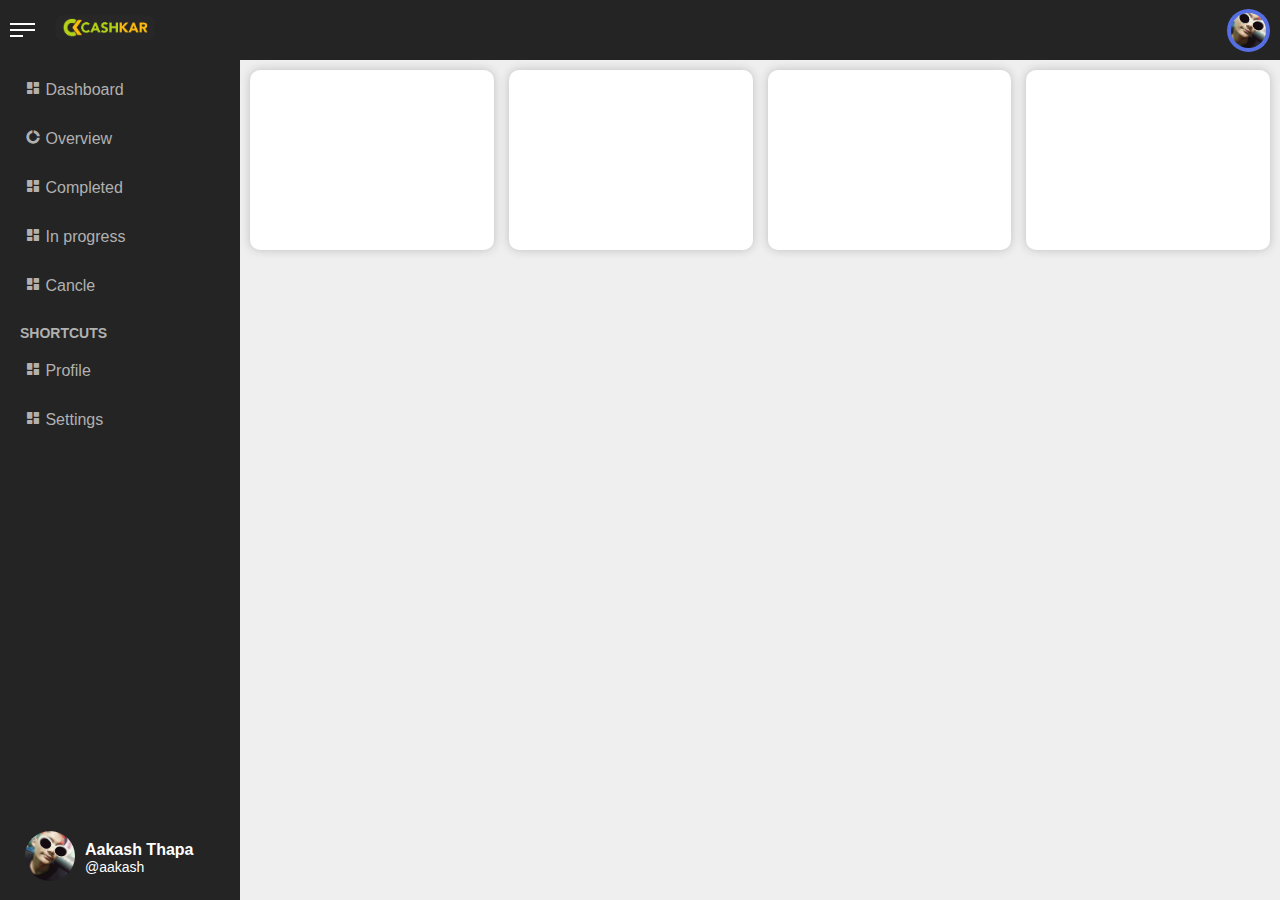
==== dashboard.html @ 7f49fd62 "Some Change mage" ====
<!DOCTYPE html>
<html lang="en">

<head>
    <meta charset="UTF-8">
    <meta http-equiv="X-UA-Compatible" content="IE=edge">
    <meta name="viewport" content="width=device-width, initial-scale=1.0">
    <title>Cashkar dashboard</title>
    <link rel="stylesheet" href="./src/css/main.css">
    <link rel="stylesheet" href="https://cdnjs.cloudflare.com/ajax/libs/font-awesome/5.15.3/css/all.min.css"
        integrity="sha512-iBBXm8fW90+nuLcSKlbmrPcLa0OT92xO1BIsZ+ywDWZCvqsWgccV3gFoRBv0z+8dLJgyAHIhR35VZc2oM/gI1w=="
        crossorigin="anonymous" referrerpolicy="no-referrer" />
    <link href='https://unpkg.com/boxicons@2.0.9/css/boxicons.min.css' rel='stylesheet'>
    <!-- Jquery -->
    <script src="https://code.jquery.com/jquery-3.6.0.min.js"
        integrity="sha256-/xUj+3OJU5yExlq6GSYGSHk7tPXikynS7ogEvDej/m4=" crossorigin="anonymous"></script>
    </body>
    <nav id="dashboard_nav">
        <div class="wrapper">
            <div class="nav-box first">
                <div class="hamburger-menu">
                    <div></div>
                    <div></div>
                    <div></div>
                </div>
                <div class="logo">
                    <img src="./src/img/logo.png" alt="">
                </div>
            </div>
            <div class="nav_items second">
                <div class="profile-info">
                    <div class="profile-img">
                        <img src="./src/img/152566011_1064560074027554_4585919329927172547_n.jpg" alt="">
                    </div>
                </div>
                <div class="nav-drop">
                    <ul class="wrapper">
                        <li><a href="#">Profile</a></li>
                        <li><a href="#">Settings</a></li>

                        <li><a href="#">Logout <span><i class='bx bx-log-out'></i></span></a></li>
                    </ul>
                </div>

            </div>
        </div>

    </nav>
    <div class="side_nav">
        <div class="nav_menu">
            <div class="nav_items">
                <ul class="top_nav">
                    <li><a href="#"> <span class="icon"><i class='bx bxs-dashboard'></i></span>  Dashboard</a></li>
                    <li><a href="#"> <span class="icon"><i class='bx bxs-doughnut-chart'></i></span>  Overview</a></li>
                    <li><a href="#"> <span class="icon"><i class='bx bxs-dashboard'></i></span>  Completed</a></li>
                    <li><a href="#"> <span class="icon"><i class='bx bxs-dashboard'></i></span>  In progress</a></li>
                    <li><a href="#"> <span class="icon"><i class='bx bxs-dashboard'></i></span>  Cancle</a></li>


                </ul>
                <h2>Shortcuts</h2>
                <ul class="middle_nav">
                    <li><a href="#"> <span class="icon"><i class='bx bxs-dashboard'></i></span>  Profile</a></li>
                    <li><a href="#"> <span class="icon"><i class='bx bxs-dashboard'></i></span>  Settings</a></li>

                </ul>
            </div>
        </div>
        <div class="user_profile">

            <div class="user_img">
                <img src="./src/img/152566011_1064560074027554_4585919329927172547_n.jpg" alt="">
            </div>
            <div class="user_content">
                <h2>Aakash Thapa</h2>
                <p>@aakash</p>
            </div>
        </div>
    </div>
    <div class="main_container">
        <div class="user-dashboard-info">
            <div class="card card1"></div>
            <div class="card card2"></div>
            <div class="card card3"></div>
            <div class="card card4"></div>

        </div>
    </div>
    <script src="src/js/dashboard.js"></script>

    </body>

</html>
---- src/css/main.css ----
* {
  margin: 0;
  padding: 0;
  box-sizing: border-box;
  font-family: "ubuntu", sans-serif;
}

body {
  background-color: #efefef;
}

h1, h2, h3, h4, h5, h, p {
  font-size: 16px;
}

ul {
  width: auto;
  height: auto;
}

ul li {
  list-style: none;
}

ol {
  width: auto;
  height: auto;
}

ol li {
  list-style: none;
}

a {
  text-decoration: none;
  color: #556fe2;
}

.login_form {
  position: absolute;
  top: 50%;
  left: 50%;
  transform: translate(-50%, -50%);
  text-align: center;
  width: 360px;
  height: auto;
  background: #fff;
  border-radius: 10px;
  display: flex;
  justify-content: center;
  align-items: center;
  flex-direction: row;
}

.login_form .login_form_container {
  width: 320px;
  margin: 30px 0;
}

.login_form .login_form_container .login_form_title {
  width: auto;
  height: auto;
  margin-bottom: 40px;
}

.login_form .login_form_container .login_form_title h2 {
  font-size: 24px;
  color: #242424;
}

.login_form .login_form_container .login_option_button {
  margin-bottom: 20px;
}

.login_form .login_form_container .login_option_button button {
  display: block;
  width: 100%;
  height: 40px;
  margin-bottom: 10px;
  background: transparent;
  outline: none;
  border: 2px solid #aaa9a9;
  border-radius: 5px;
  cursor: pointer;
  transition: 0.5s ease;
}

.login_form .login_form_container .login_option_button button .fab {
  margin-right: 5px;
}

.login_form .login_form_container .login_option_button button.facebook {
  border: 2px solid #556fe2;
  color: #556fe2;
}

.login_form .login_form_container .login_option_button button.facebook:hover {
  background: #556fe2;
  color: #fff;
}

.login_form .login_form_container .login_option_button button.google {
  border: 2px solid #ff4646;
  color: #ff4646;
}

.login_form .login_form_container .login_option_button button.google:hover {
  background: #ff4646;
  color: #fff;
}

.login_form .login_form_container .login_option_button button:last-child() {
  margin-bottom: 0;
}

.login_form .login_form_container p {
  font-size: 14px;
  color: #aaa9a9;
  margin-bottom: 20px;
}

.login_form .login_form_container .actual_form {
  margin-bottom: 20px;
}

.login_form .login_form_container .actual_form form .form_control {
  width: 100%;
  margin-bottom: 10px;
  height: auto;
}

.login_form .login_form_container .actual_form form .form_control input {
  width: 100%;
  height: 40px;
  padding: 8px 7px;
  border-radius: 5px;
  outline: none;
  font-size: 12px;
  color: #242424;
  border: 1px solid #aaa9a9;
}

.login_form .login_form_container .actual_form form .form_control.last {
  margin-bottom: 20px;
}

.login_form .login_form_container .actual_form form .login_sbt_btn {
  width: 100%;
  height: 40px;
  border: none;
  background: #242424;
  color: #fff;
  border-radius: 5px;
  cursor: pointer;
}

.login_form .login_form_container .more_info {
  width: auto;
  height: auto;
  font-size: 14px;
}

.login_form .login_form_container .more_info p a {
  color: #242424;
  display: inline;
}

.login_form .login_form_container .more_info a {
  display: block;
  color: #242424;
  margin-bottom: 20px;
}

.login_form .login_form_container .more_info a:last-child {
  margin-bottom: 0;
}

@media only screen and (max-width: 380px) {
  .login_form {
    width: 90%;
  }
  .login_form .login_form_container {
    width: 90%;
  }
}

.register_form {
  position: absolute;
  top: 50%;
  left: 50%;
  transform: translate(-50%, -50%);
  text-align: center;
  width: 360px;
  height: auto;
  background: #fff;
  border-radius: 10px;
  display: flex;
  justify-content: center;
  align-items: center;
  flex-direction: row;
}

.register_form_container {
  width: 320px;
  margin: 30px 0;
}

.register_form_container .register_form_title {
  width: auto;
  height: auto;
  margin-bottom: 40px;
}

.register_form_container .register_form_title h2 {
  font-size: 24px;
  color: #242424;
}

.register_form_container .signup_option {
  margin-bottom: 20px;
}

.register_form_container .signup_option button {
  display: block;
  width: 100%;
  height: 40px;
  margin-bottom: 10px;
  background: transparent;
  outline: none;
  border: 2px solid #aaa9a9;
  border-radius: 5px;
  cursor: pointer;
  transition: 0.5s ease;
}

.register_form_container .signup_option button .fab {
  margin-right: 5px;
}

.register_form_container .signup_option button.facebook {
  border: 2px solid #556fe2;
  color: #556fe2;
}

.register_form_container .signup_option button.facebook:hover {
  background: #556fe2;
  color: #fff;
}

.register_form_container .signup_option button.google {
  border: 2px solid #ff4646;
  color: #ff4646;
}

.register_form_container .signup_option button.google:hover {
  background: #ff4646;
  color: #fff;
}

.register_form_container .signup_option button:last-child() {
  margin-bottom: 0;
}

.register_form_container p {
  font-size: 14px;
  color: #aaa9a9;
  margin-bottom: 20px;
}

.register_form_container .actual_form {
  margin-bottom: 20px;
}

.register_form_container .actual_form form .form_control {
  width: 100%;
  margin-bottom: 10px;
  height: auto;
}

.register_form_container .actual_form form .form_control input {
  width: 100%;
  height: 40px;
  padding: 8px 7px;
  border-radius: 5px;
  outline: none;
  font-size: 12px;
  color: #242424;
  border: 1px solid #aaa9a9;
}

.register_form_container .actual_form form .form_control input[type="checkbox"] {
  width: 15px;
}

.register_form_container .actual_form form .form_control.last {
  margin-bottom: 20px;
}

.register_form_container .actual_form form .form_control.double {
  display: flex;
  justify-content: space-between;
}

.register_form_container .actual_form form .form_control.double input {
  margin-right: 10px;
}

.register_form_container .actual_form form .form_control.double .last {
  margin-right: 0;
}

@media only screen and (max-width: 300px) {
  .register_form_container .actual_form form .form_control.double {
    flex-direction: column;
  }
  .register_form_container .actual_form form .form_control.double input {
    margin-right: 0;
    margin-bottom: 10px;
  }
  .register_form_container .actual_form form .form_control.double input:nth-child(2) {
    margin: 0;
  }
}

.register_form_container .actual_form form .last_control {
  margin-bottom: 20px;
  display: flex;
  align-items: center;
}

.register_form_container .actual_form form .last_control input {
  margin-right: 10px;
}

.register_form_container .actual_form form .last_control label {
  font-size: 12px;
  color: #696969;
}

.register_form_container .actual_form form .last_control p {
  text-align: start;
  font-size: 11px;
  line-height: 15px;
}

.register_form_container .actual_form form .signup_sbt_btn {
  width: 100%;
  height: 40px;
  border: none;
  background: #242424;
  color: #fff;
  border-radius: 5px;
  cursor: pointer;
}

.register_form_container .more_info {
  width: auto;
  height: auto;
  font-size: 14px;
}

.register_form_container .more_info p a {
  color: #242424;
  display: inline;
}

.register_form_container .more_info a {
  display: block;
  color: #242424;
  margin-bottom: 20px;
}

.register_form_container .more_info a:last-child {
  margin-bottom: 0;
}

@media only screen and (max-width: 380px) {
  .register_form {
    width: 90%;
  }
  .register_form_container {
    width: 90%;
  }
}

#dashboard_nav {
  width: 100%;
  height: 60px;
  background-color: #242424;
  position: fixed;
}

#dashboard_nav .wrapper {
  position: relative;
  width: calc(100% - 20px);
  margin: 0 auto;
  height: 100%;
  display: flex;
  justify-content: space-between;
  align-items: center;
  flex-direction: row;
}

#dashboard_nav .wrapper .nav-box {
  width: auto;
  height: auto;
  display: flex;
  justify-content: center;
  align-items: center;
  flex-direction: row;
}

#dashboard_nav .wrapper .nav-box .hamburger-menu {
  width: auto;
  height: auto;
  margin-right: 20px;
  cursor: pointer;
}

#dashboard_nav .wrapper .nav-box .hamburger-menu div {
  width: 25px;
  height: 2px;
  background-color: #fff;
  margin-bottom: 4px;
}

#dashboard_nav .wrapper .nav-box .hamburger-menu div:last-child {
  margin-bottom: 0px;
  width: calc(25px / 2);
}

#dashboard_nav .wrapper .nav-box .logo img {
  width: 100px;
}

#dashboard_nav .wrapper .second {
  width: auto;
  height: auto;
}

#dashboard_nav .wrapper .second .profile-info {
  width: 43px;
  height: 43px;
  border-radius: 50%;
  display: flex;
  justify-content: center;
  align-items: center;
  flex-direction: row;
  background-color: #556fe2;
  cursor: pointer;
}

#dashboard_nav .wrapper .second .profile-info .profile-img {
  width: 35px;
  height: 35px;
  overflow: hidden;
  border-radius: 50%;
  display: flex;
  justify-content: center;
  align-items: center;
  flex-direction: row;
}

#dashboard_nav .wrapper .second .profile-info .profile-img img {
  width: 45px;
}

#dashboard_nav .wrapper .second .nav-drop {
  display: none;
  position: absolute;
  width: 150px;
  height: auto;
  right: 0px;
  top: 65px;
  border: 1px solid #333333;
  border-radius: 5px;
}

#dashboard_nav .wrapper .second .nav-drop ul {
  margin: 10px auto;
  display: flex;
  flex-direction: column;
  align-items: flex-start;
  width: 130px;
  height: auto;
}

#dashboard_nav .wrapper .second .nav-drop ul li {
  padding: 5px 5px;
  width: 100%;
  margin-bottom: 2px;
  border-radius: 3px;
}

#dashboard_nav .wrapper .second .nav-drop ul li:last-child {
  background-color: #242424;
}

#dashboard_nav .wrapper .second .nav-drop ul li:last-child a {
  color: #fff;
}

#dashboard_nav .wrapper .second .nav-drop ul li:hover {
  background-color: #e1e1e1;
}

#dashboard_nav .wrapper .second .nav-drop ul li:last-child:hover {
  background-color: #242424;
}

#dashboard_nav .wrapper .second .nav-drop ul li a {
  color: #242424;
  font-size: 15px;
  width: 100%;
  display: flex;
  justify-content: space-between;
}

#overlay {
  width: 100%;
  height: 100vh;
  background-color: rgba(10, 9, 9, 0.357);
  position: fixed;
  top: 0;
  left: 0;
  z-index: -1;
}

.side_nav {
  z-index: 10;
  top: 60px;
  transition: 1s ease;
  width: 240px;
  height: calc(100vh - 60px);
  background-color: #242424;
  padding: 10px 20px;
  position: fixed;
  display: flex;
  flex-direction: column;
}

.side_nav .nav_menu .nav_items {
  width: auto;
  height: auto;
}

.side_nav .nav_menu .nav_items h2 {
  font-size: 14px;
  color: #b1b1b1;
  margin-bottom: 10px;
  text-transform: uppercase;
}

.side_nav .nav_menu .nav_items ul {
  margin-bottom: 20px;
}

.side_nav .nav_menu .nav_items ul li {
  display: block;
  margin-bottom: 10px;
  width: 100%;
}

.side_nav .nav_menu .nav_items ul li a {
  display: block;
  width: 100%;
  height: 100%;
  padding: 10px 5px;
  color: #b1b1b1;
}

.side_nav .user_profile {
  margin-top: auto;
  display: flex;
  align-items: center;
  padding: 5px;
}

.side_nav .user_profile .user_img {
  margin-right: 10px;
}

.side_nav .user_profile .user_img img {
  width: 50px;
  border-radius: 50%;
}

.side_nav .user_profile .user_content {
  color: #fff;
}

.side_nav .user_profile .user_content h2 {
  font-size: 16px;
}

.side_nav .user_profile .user_content p {
  font-size: 14px;
}

.main_container {
  position: absolute;
  left: 240px;
  top: 60px;
  width: calc(100% - 240px);
  height: auto;
}

.main_container .user-dashboard-info {
  width: 100%;
  height: 200px;
  display: grid;
  grid-template-columns: 1fr 1fr 1fr 1fr;
  grid-template-rows: 1fr;
  grid-gap: 15px;
  padding: 10px;
}

.main_container .user-dashboard-info .card {
  width: 100%;
  height: 100%;
  background: #fff;
  box-shadow: 0px 0px 10px rgba(140, 140, 140, 0.487);
  border-radius: 10px;
}

@media only screen and (max-width: 900px) {
  .main_container {
    left: 0;
    width: 100%;
  }
}

@media only screen and (max-width: 700px) {
  .main_container .user-dashboard-info {
    height: 400px;
    grid-template-columns: repeat(2, 1fr);
    grid-template-rows: repeat(2, 1fr);
  }
}

@media only screen and (max-width: 400px) {
  .main_container .user-dashboard-info {
    height: 500px;
    grid-template-columns: 1fr;
    grid-template-rows: repeat(4, 1fr);
  }
}

.container .profile_settings {
  width: 90%;
  height: auto;
  margin: 40px auto;
}
/*# sourceMappingURL=main.css.map */
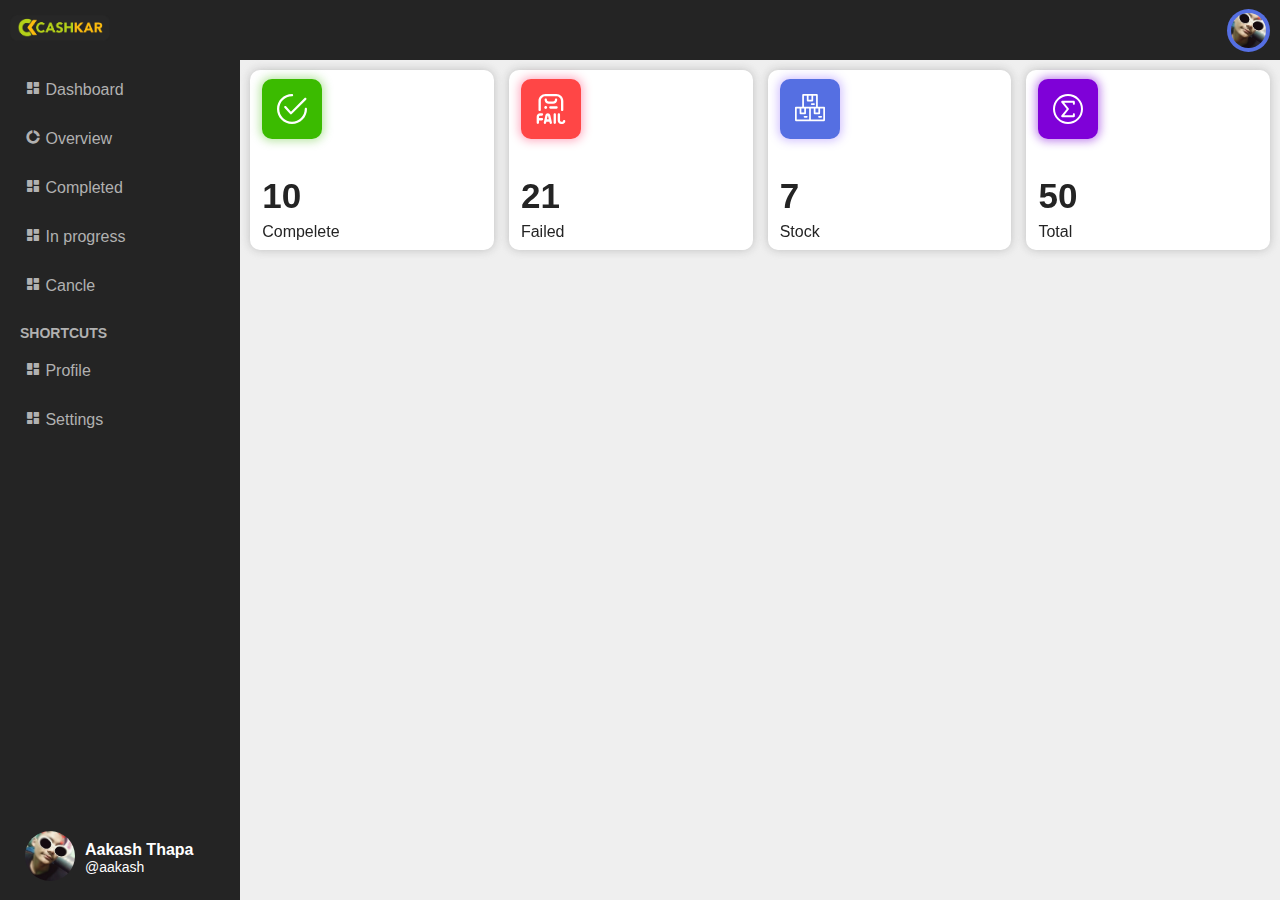
==== commit 71c547c2: "Card changed" ====
--- a/dashboard.html
+++ b/dashboard.html
@@ -79,10 +79,50 @@
     </div>
     <div class="main_container">
         <div class="user-dashboard-info">
-            <div class="card card1"></div>
-            <div class="card card2"></div>
-            <div class="card card3"></div>
-            <div class="card card4"></div>
+            <div class="card card1">
+                <div class="container">
+                    <div class="card-icon">
+                        <img src="./src/img/icons/checked.svg" alt="">
+                    </div>
+                    <div class="card-content">
+                        <h2>10</h2>
+                        <p>Compelete</p>
+                    </div>
+                </div>
+            </div>
+            <div class="card card2">
+                <div class="container">
+                    <div class="card-icon">
+                        <img src="./src/img/icons/fail.svg" alt="">
+                    </div>
+                    <div class="card-content">
+                        <h2>21</h2>
+                        <p>Failed</p>
+                    </div>
+                </div>
+            </div>
+            <div class="card card3">
+                <div class="container">
+                    <div class="card-icon">
+                        <img src="./src/img/icons/stock.svg" alt="">
+                    </div>
+                    <div class="card-content">
+                        <h2>7</h2>
+                        <p>Stock</p>
+                    </div>
+                </div>
+            </div>
+            <div class="card card4">
+                <div class="container">
+                    <div class="card-icon">
+                        <img src="./src/img/icons/the-sum-of.svg" alt="">
+                    </div>
+                    <div class="card-content">
+                        <h2>50</h2>
+                        <p>Total</p>
+                    </div>
+                </div>
+            </div>
 
         </div>
     </div>
--- a/src/css/main.css
+++ b/src/css/main.css
@@ -415,6 +415,7 @@
   height: auto;
   margin-right: 20px;
   cursor: pointer;
+  display: none;
 }
 
 #dashboard_nav .wrapper .nav-box .hamburger-menu div {
@@ -429,6 +430,12 @@
   width: calc(25px / 2);
 }
 
+@media only screen and (max-width: 900px) {
+  #dashboard_nav .wrapper .nav-box .hamburger-menu {
+    display: block;
+  }
+}
+
 #dashboard_nav .wrapper .nav-box .logo img {
   width: 100px;
 }
@@ -474,6 +481,7 @@
   top: 65px;
   border: 1px solid #333333;
   border-radius: 5px;
+  z-index: 3;
 }
 
 #dashboard_nav .wrapper .second .nav-drop ul {
@@ -621,6 +629,70 @@
   background: #fff;
   box-shadow: 0px 0px 10px rgba(140, 140, 140, 0.487);
   border-radius: 10px;
+  display: flex;
+  justify-content: center;
+  align-items: center;
+  flex-direction: row;
+}
+
+.main_container .user-dashboard-info .card .container {
+  width: 90%;
+  height: 90%;
+  display: flex;
+  flex-direction: column;
+  justify-content: space-between;
+}
+
+.main_container .user-dashboard-info .card .container .card-icon {
+  width: 60px;
+  height: 60px;
+  box-shadow: 0px 0px 10px 2px rgba(62, 184, 5, 0.371);
+  background-color: #3bbb00;
+  display: flex;
+  justify-content: center;
+  align-items: center;
+  flex-direction: row;
+  border-radius: 10px;
+}
+
+.main_container .user-dashboard-info .card .container .card-icon img {
+  width: 30px;
+  height: 30px;
+}
+
+.main_container .user-dashboard-info .card .container .card-content {
+  color: #242424;
+}
+
+.main_container .user-dashboard-info .card .container .card-content h2 {
+  font-size: 35px;
+  margin-bottom: 7px;
+}
+
+@media only screen and (max-width: 400px) {
+  .main_container .user-dashboard-info .card .container {
+    flex-direction: row;
+    align-items: center;
+    justify-content: initial;
+  }
+  .main_container .user-dashboard-info .card .container .card-icon {
+    margin-right: 20px;
+  }
+}
+
+.main_container .user-dashboard-info .card.card2 .container .card-icon {
+  background-color: #ff4646;
+  box-shadow: 0px 0px 10px 2px rgba(255, 37, 95, 0.371);
+}
+
+.main_container .user-dashboard-info .card.card3 .container .card-icon {
+  background-color: #556fe2;
+  box-shadow: 0px 0px 10px 2px rgba(135, 91, 255, 0.371);
+}
+
+.main_container .user-dashboard-info .card.card4 .container .card-icon {
+  background-color: #7f01d8;
+  box-shadow: 0px 0px 10px 2px rgba(126, 1, 216, 0.494);
 }
 
 @media only screen and (max-width: 900px) {
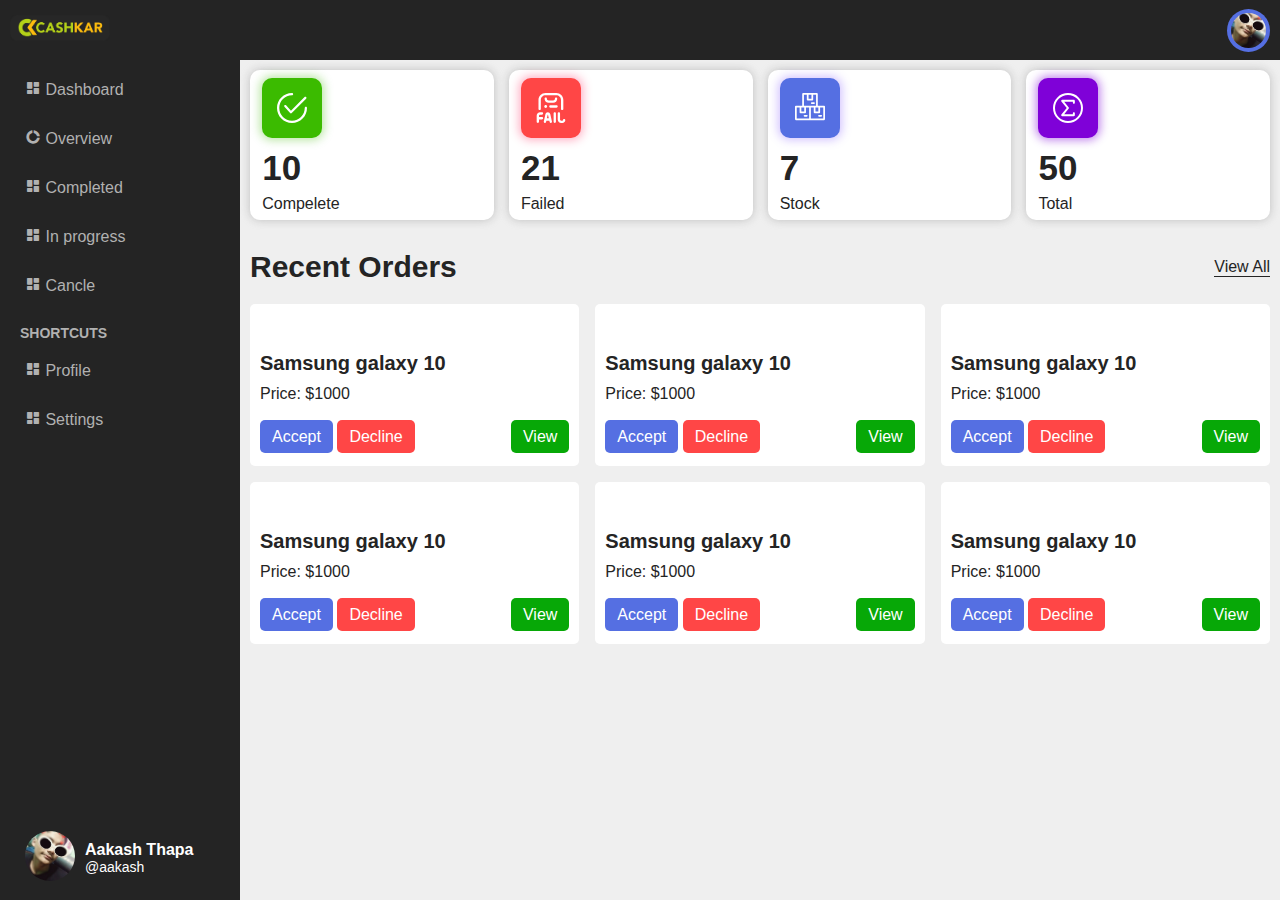
==== commit 658ce088: "dashboard made" ====
--- a/dashboard.html
+++ b/dashboard.html
@@ -125,6 +125,153 @@
             </div>
 
         </div>
+        <div class="recentOrders">
+            <div class="header">
+                <h2>Recent Orders</h2>
+            <a href="#">View All</a>
+
+            </div>
+            <div class="content">
+                <div class="card">
+                    <div class="itemImg">
+                        <img src="https://images.samsung.com/is/image/samsung/p6pim/in/sm-a525flvgins/gallery/in-galaxy-a-sm-a525flvgins-a---voilet--thumb-409793306?$PD_GALLERY_L_SHOP_PNG$" alt="">
+                    </div>
+                    <div class="itemContent">
+                        <div class="top">
+                            <h2>Samsung galaxy 10</h2>
+                            <p>Price: $1000</p>
+                        </div>
+
+                        <div class="buttons">
+                            <div class="left">
+                                <a href="#" class="btn1">Accept</a>
+                                <a href="#" class="btn2">Decline</a>
+                            </div>
+                            
+                            <div class="right">
+                                <a href="#">View</a>
+                            </div>
+
+                        </div>
+                    </div>
+                </div>
+                <div class="card">
+                    <div class="itemImg">
+                        <img src="https://images.samsung.com/is/image/samsung/p6pim/in/sm-a525flvgins/gallery/in-galaxy-a-sm-a525flvgins-a---voilet--thumb-409793306?$PD_GALLERY_L_SHOP_PNG$" alt="">
+                    </div>
+                    <div class="itemContent">
+                        <div class="top">
+                            <h2>Samsung galaxy 10</h2>
+                            <p>Price: $1000</p>
+                        </div>
+
+                        <div class="buttons">
+                            <div class="left">
+                                <a href="#" class="btn1">Accept</a>
+                                <a href="#" class="btn2">Decline</a>
+                            </div>
+                            
+                            <div class="right">
+                                <a href="#">View</a>
+                            </div>
+
+                        </div>
+                    </div>
+                </div>
+                <div class="card">
+                    <div class="itemImg">
+                        <img src="https://images.samsung.com/is/image/samsung/p6pim/in/sm-a525flvgins/gallery/in-galaxy-a-sm-a525flvgins-a---voilet--thumb-409793306?$PD_GALLERY_L_SHOP_PNG$" alt="">
+                    </div>
+                    <div class="itemContent">
+                        <div class="top">
+                            <h2>Samsung galaxy 10</h2>
+                            <p>Price: $1000</p>
+                        </div>
+
+                        <div class="buttons">
+                            <div class="left">
+                                <a href="#" class="btn1">Accept</a>
+                                <a href="#" class="btn2">Decline</a>
+                            </div>
+                            
+                            <div class="right">
+                                <a href="#">View</a>
+                            </div>
+
+                        </div>
+                    </div>
+                </div>
+                <div class="card">
+                    <div class="itemImg">
+                        <img src="https://images.samsung.com/is/image/samsung/p6pim/in/sm-a525flvgins/gallery/in-galaxy-a-sm-a525flvgins-a---voilet--thumb-409793306?$PD_GALLERY_L_SHOP_PNG$" alt="">
+                    </div>
+                    <div class="itemContent">
+                        <div class="top">
+                            <h2>Samsung galaxy 10</h2>
+                            <p>Price: $1000</p>
+                        </div>
+
+                        <div class="buttons">
+                            <div class="left">
+                                <a href="#" class="btn1">Accept</a>
+                                <a href="#" class="btn2">Decline</a>
+                            </div>
+                            
+                            <div class="right">
+                                <a href="#">View</a>
+                            </div>
+
+                        </div>
+                    </div>
+                </div>
+                <div class="card">
+                    <div class="itemImg">
+                        <img src="https://images.samsung.com/is/image/samsung/p6pim/in/sm-a525flvgins/gallery/in-galaxy-a-sm-a525flvgins-a---voilet--thumb-409793306?$PD_GALLERY_L_SHOP_PNG$" alt="">
+                    </div>
+                    <div class="itemContent">
+                        <div class="top">
+                            <h2>Samsung galaxy 10</h2>
+                            <p>Price: $1000</p>
+                        </div>
+
+                        <div class="buttons">
+                            <div class="left">
+                                <a href="#" class="btn1">Accept</a>
+                                <a href="#" class="btn2">Decline</a>
+                            </div>
+                            
+                            <div class="right">
+                                <a href="#">View</a>
+                            </div>
+
+                        </div>
+                    </div>
+                </div>
+                <div class="card">
+                    <div class="itemImg">
+                        <img src="https://images.samsung.com/is/image/samsung/p6pim/in/sm-a525flvgins/gallery/in-galaxy-a-sm-a525flvgins-a---voilet--thumb-409793306?$PD_GALLERY_L_SHOP_PNG$" alt="">
+                    </div>
+                    <div class="itemContent">
+                        <div class="top">
+                            <h2>Samsung galaxy 10</h2>
+                            <p>Price: $1000</p>
+                        </div>
+
+                        <div class="buttons">
+                            <div class="left">
+                                <a href="#" class="btn1">Accept</a>
+                                <a href="#" class="btn2">Decline</a>
+                            </div>
+                            
+                            <div class="right">
+                                <a href="#">View</a>
+                            </div>
+
+                        </div>
+                    </div>
+                </div>
+            </div>
+        </div>
     </div>
     <script src="src/js/dashboard.js"></script>
 
--- a/src/css/main.css
+++ b/src/css/main.css
@@ -383,11 +383,234 @@
   }
 }
 
+.main_container {
+  position: absolute;
+  left: 240px;
+  top: 60px;
+  width: calc(100% - 240px);
+  height: auto;
+  padding: 10px;
+}
+
+.main_container .user-dashboard-info {
+  width: 100%;
+  height: 150px;
+  display: grid;
+  grid-template-columns: repeat(4, 1fr);
+  grid-template-rows: 1fr;
+  grid-gap: 15px;
+  margin-bottom: 30px;
+}
+
+.main_container .user-dashboard-info .card {
+  width: 100%;
+  height: 100%;
+  background: #fff;
+  box-shadow: 0px 0px 10px rgba(140, 140, 140, 0.487);
+  border-radius: 10px;
+  display: flex;
+  justify-content: center;
+  align-items: center;
+  flex-direction: row;
+}
+
+.main_container .user-dashboard-info .card .container {
+  width: 90%;
+  height: 90%;
+  display: flex;
+  flex-direction: column;
+  justify-content: space-between;
+}
+
+.main_container .user-dashboard-info .card .container .card-icon {
+  width: 60px;
+  height: 60px;
+  box-shadow: 0px 0px 10px 2px rgba(62, 184, 5, 0.371);
+  background-color: #3bbb00;
+  display: flex;
+  justify-content: center;
+  align-items: center;
+  flex-direction: row;
+  border-radius: 10px;
+}
+
+.main_container .user-dashboard-info .card .container .card-icon img {
+  width: 30px;
+  height: 30px;
+}
+
+.main_container .user-dashboard-info .card .container .card-content {
+  color: #242424;
+}
+
+.main_container .user-dashboard-info .card .container .card-content h2 {
+  font-size: 35px;
+  margin-bottom: 7px;
+}
+
+@media only screen and (max-width: 400px) {
+  .main_container .user-dashboard-info .card .container {
+    flex-direction: row;
+    align-items: center;
+    justify-content: initial;
+  }
+  .main_container .user-dashboard-info .card .container .card-icon {
+    margin-right: 20px;
+  }
+}
+
+.main_container .user-dashboard-info .card.card2 .container .card-icon {
+  background-color: #ff4646;
+  box-shadow: 0px 0px 10px 2px rgba(255, 37, 95, 0.371);
+}
+
+.main_container .user-dashboard-info .card.card3 .container .card-icon {
+  background-color: #556fe2;
+  box-shadow: 0px 0px 10px 2px rgba(135, 91, 255, 0.371);
+}
+
+.main_container .user-dashboard-info .card.card4 .container .card-icon {
+  background-color: #7f01d8;
+  box-shadow: 0px 0px 10px 2px rgba(126, 1, 216, 0.494);
+}
+
+@media only screen and (max-width: 900px) {
+  .main_container {
+    left: 0;
+    width: 100%;
+  }
+}
+
+@media only screen and (max-width: 700px) {
+  .main_container .user-dashboard-info {
+    height: 400px;
+    grid-template-columns: repeat(2, 1fr);
+    grid-template-rows: repeat(2, 1fr);
+  }
+}
+
+@media only screen and (max-width: 400px) {
+  .main_container .user-dashboard-info {
+    height: 500px;
+    grid-template-columns: 1fr;
+    grid-template-rows: repeat(4, 1fr);
+  }
+}
+
+.main_container .recentOrders {
+  width: 100%;
+}
+
+.main_container .recentOrders .header {
+  margin-bottom: 20px;
+  width: 100%;
+  display: flex;
+  justify-content: space-between;
+  align-items: center;
+}
+
+.main_container .recentOrders .header h2 {
+  font-size: 30px;
+  color: #242424;
+}
+
+.main_container .recentOrders .header a {
+  color: #242424;
+  font-size: 16px;
+  border-bottom: 1px solid #242424;
+}
+
+.main_container .recentOrders .content {
+  width: 100%;
+  height: auto;
+  display: grid;
+  grid-template-columns: repeat(3, 1fr);
+  grid-template-rows: 1fr 1fr;
+  grid-gap: 1rem;
+}
+
+.main_container .recentOrders .content .card {
+  width: 100%;
+  height: auto;
+  background-color: #fff;
+  border-radius: 5px;
+  padding: 10px;
+}
+
+.main_container .recentOrders .content .card .itemImg {
+  width: 100%;
+  height: auto;
+  border-radius: 5px;
+  margin-bottom: 20px;
+}
+
+.main_container .recentOrders .content .card .itemImg img {
+  width: 100%;
+}
+
+.main_container .recentOrders .content .card .itemContent .top {
+  margin-bottom: 25px;
+  color: #242424;
+}
+
+.main_container .recentOrders .content .card .itemContent .top h2 {
+  font-size: 20px;
+  margin-bottom: 10px;
+}
+
+.main_container .recentOrders .content .card .itemContent .top p {
+  font-size: 16px;
+}
+
+.main_container .recentOrders .content .card .itemContent .buttons {
+  width: 100%;
+  display: flex;
+  justify-content: space-between;
+  margin-bottom: 10px;
+}
+
+.main_container .recentOrders .content .card .itemContent .buttons .left {
+  width: auto;
+}
+
+.main_container .recentOrders .content .card .itemContent .buttons .left a {
+  padding: 8px 12px;
+  color: #fff;
+  background-color: #556fe2;
+  border-radius: 5px;
+}
+
+.main_container .recentOrders .content .card .itemContent .buttons .left .btn2 {
+  background-color: #ff4646;
+}
+
+.main_container .recentOrders .content .card .itemContent .buttons .right a {
+  padding: 8px 12px;
+  color: #fff;
+  background-color: #07a807;
+  border-radius: 5px;
+}
+
+@media only screen and (max-width: 1000px) {
+  .main_container .recentOrders .content {
+    grid-template-columns: repeat(2, 1fr);
+    grid-template-rows: repeat(3, 1fr);
+  }
+}
+
+@media only screen and (max-width: 550px) {
+  .main_container .recentOrders .content {
+    grid-template-columns: repeat(1, 1fr);
+    grid-template-rows: repeat(6, 1fr);
+  }
+}
+
 #dashboard_nav {
   width: 100%;
   height: 60px;
   background-color: #242424;
   position: fixed;
+  z-index: 10;
 }
 
 #dashboard_nav .wrapper {
@@ -605,116 +828,9 @@
   font-size: 14px;
 }
 
-.main_container {
-  position: absolute;
-  left: 240px;
-  top: 60px;
-  width: calc(100% - 240px);
-  height: auto;
-}
-
-.main_container .user-dashboard-info {
-  width: 100%;
-  height: 200px;
-  display: grid;
-  grid-template-columns: 1fr 1fr 1fr 1fr;
-  grid-template-rows: 1fr;
-  grid-gap: 15px;
-  padding: 10px;
-}
-
-.main_container .user-dashboard-info .card {
-  width: 100%;
-  height: 100%;
-  background: #fff;
-  box-shadow: 0px 0px 10px rgba(140, 140, 140, 0.487);
-  border-radius: 10px;
-  display: flex;
-  justify-content: center;
-  align-items: center;
-  flex-direction: row;
-}
-
-.main_container .user-dashboard-info .card .container {
-  width: 90%;
-  height: 90%;
-  display: flex;
-  flex-direction: column;
-  justify-content: space-between;
-}
-
-.main_container .user-dashboard-info .card .container .card-icon {
-  width: 60px;
-  height: 60px;
-  box-shadow: 0px 0px 10px 2px rgba(62, 184, 5, 0.371);
-  background-color: #3bbb00;
-  display: flex;
-  justify-content: center;
-  align-items: center;
-  flex-direction: row;
-  border-radius: 10px;
-}
-
-.main_container .user-dashboard-info .card .container .card-icon img {
-  width: 30px;
-  height: 30px;
-}
-
-.main_container .user-dashboard-info .card .container .card-content {
-  color: #242424;
-}
-
-.main_container .user-dashboard-info .card .container .card-content h2 {
-  font-size: 35px;
-  margin-bottom: 7px;
-}
-
-@media only screen and (max-width: 400px) {
-  .main_container .user-dashboard-info .card .container {
-    flex-direction: row;
-    align-items: center;
-    justify-content: initial;
-  }
-  .main_container .user-dashboard-info .card .container .card-icon {
-    margin-right: 20px;
-  }
-}
-
-.main_container .user-dashboard-info .card.card2 .container .card-icon {
-  background-color: #ff4646;
-  box-shadow: 0px 0px 10px 2px rgba(255, 37, 95, 0.371);
-}
-
-.main_container .user-dashboard-info .card.card3 .container .card-icon {
-  background-color: #556fe2;
-  box-shadow: 0px 0px 10px 2px rgba(135, 91, 255, 0.371);
-}
-
-.main_container .user-dashboard-info .card.card4 .container .card-icon {
-  background-color: #7f01d8;
-  box-shadow: 0px 0px 10px 2px rgba(126, 1, 216, 0.494);
-}
-
-@media only screen and (max-width: 900px) {
-  .main_container {
-    left: 0;
-    width: 100%;
-  }
-}
-
-@media only screen and (max-width: 700px) {
-  .main_container .user-dashboard-info {
-    height: 400px;
-    grid-template-columns: repeat(2, 1fr);
-    grid-template-rows: repeat(2, 1fr);
-  }
-}
-
-@media only screen and (max-width: 400px) {
-  .main_container .user-dashboard-info {
-    height: 500px;
-    grid-template-columns: 1fr;
-    grid-template-rows: repeat(4, 1fr);
+@media only screen and (max-width: 600px) {
+  .side_nav {
+    transform: translateX(-100%);
   }
 }
 
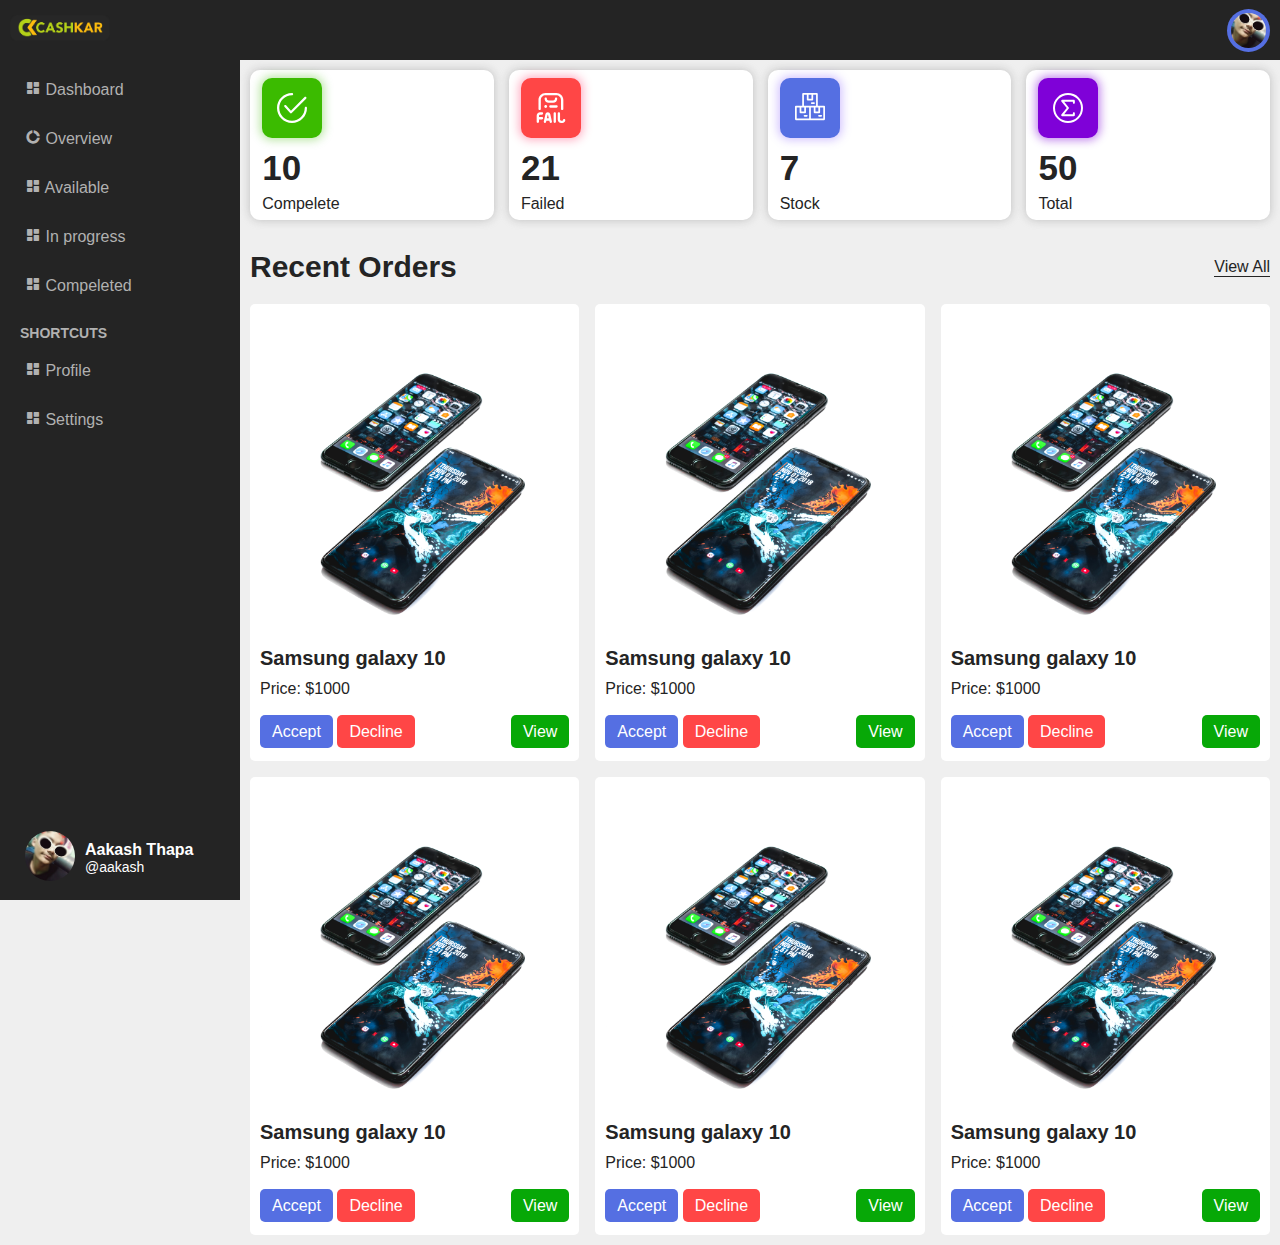
==== commit cb436e12: "profile Setting made" ====
--- a/dashboard.html
+++ b/dashboard.html
@@ -52,16 +52,16 @@
                 <ul class="top_nav">
                     <li><a href="#"> <span class="icon"><i class='bx bxs-dashboard'></i></span>  Dashboard</a></li>
                     <li><a href="#"> <span class="icon"><i class='bx bxs-doughnut-chart'></i></span>  Overview</a></li>
-                    <li><a href="#"> <span class="icon"><i class='bx bxs-dashboard'></i></span>  Completed</a></li>
+                    <li><a href="./dashboardComponents/available.html"> <span class="icon"><i class='bx bxs-dashboard'></i></span>  Available</a></li>
                     <li><a href="#"> <span class="icon"><i class='bx bxs-dashboard'></i></span>  In progress</a></li>
-                    <li><a href="#"> <span class="icon"><i class='bx bxs-dashboard'></i></span>  Cancle</a></li>
+                    <li><a href="#"> <span class="icon"><i class='bx bxs-dashboard'></i></span>  Compeleted</a></li>
 
 
                 </ul>
                 <h2>Shortcuts</h2>
                 <ul class="middle_nav">
                     <li><a href="#"> <span class="icon"><i class='bx bxs-dashboard'></i></span>  Profile</a></li>
-                    <li><a href="#"> <span class="icon"><i class='bx bxs-dashboard'></i></span>  Settings</a></li>
+                    <li><a href="./dashboardComponents/profileSetting.html"> <span class="icon"><i class='bx bxs-dashboard'></i></span>  Settings</a></li>
 
                 </ul>
             </div>
@@ -134,142 +134,159 @@
             <div class="content">
                 <div class="card">
                     <div class="itemImg">
-                        <img src="https://images.samsung.com/is/image/samsung/p6pim/in/sm-a525flvgins/gallery/in-galaxy-a-sm-a525flvgins-a---voilet--thumb-409793306?$PD_GALLERY_L_SHOP_PNG$" alt="">
-                    </div>
-                    <div class="itemContent">
-                        <div class="top">
-                            <h2>Samsung galaxy 10</h2>
-                            <p>Price: $1000</p>
-                        </div>
-
-                        <div class="buttons">
-                            <div class="left">
-                                <a href="#" class="btn1">Accept</a>
-                                <a href="#" class="btn2">Decline</a>
-                            </div>
-                            
-                            <div class="right">
-                                <a href="#">View</a>
-                            </div>
-
-                        </div>
-                    </div>
-                </div>
-                <div class="card">
-                    <div class="itemImg">
-                        <img src="https://images.samsung.com/is/image/samsung/p6pim/in/sm-a525flvgins/gallery/in-galaxy-a-sm-a525flvgins-a---voilet--thumb-409793306?$PD_GALLERY_L_SHOP_PNG$" alt="">
-                    </div>
-                    <div class="itemContent">
-                        <div class="top">
-                            <h2>Samsung galaxy 10</h2>
-                            <p>Price: $1000</p>
-                        </div>
-
-                        <div class="buttons">
-                            <div class="left">
-                                <a href="#" class="btn1">Accept</a>
-                                <a href="#" class="btn2">Decline</a>
-                            </div>
-                            
-                            <div class="right">
-                                <a href="#">View</a>
-                            </div>
-
-                        </div>
-                    </div>
-                </div>
-                <div class="card">
-                    <div class="itemImg">
-                        <img src="https://images.samsung.com/is/image/samsung/p6pim/in/sm-a525flvgins/gallery/in-galaxy-a-sm-a525flvgins-a---voilet--thumb-409793306?$PD_GALLERY_L_SHOP_PNG$" alt="">
-                    </div>
-                    <div class="itemContent">
-                        <div class="top">
-                            <h2>Samsung galaxy 10</h2>
-                            <p>Price: $1000</p>
-                        </div>
-
-                        <div class="buttons">
-                            <div class="left">
-                                <a href="#" class="btn1">Accept</a>
-                                <a href="#" class="btn2">Decline</a>
-                            </div>
-                            
-                            <div class="right">
-                                <a href="#">View</a>
-                            </div>
-
-                        </div>
-                    </div>
-                </div>
-                <div class="card">
-                    <div class="itemImg">
-                        <img src="https://images.samsung.com/is/image/samsung/p6pim/in/sm-a525flvgins/gallery/in-galaxy-a-sm-a525flvgins-a---voilet--thumb-409793306?$PD_GALLERY_L_SHOP_PNG$" alt="">
-                    </div>
-                    <div class="itemContent">
-                        <div class="top">
-                            <h2>Samsung galaxy 10</h2>
-                            <p>Price: $1000</p>
-                        </div>
-
-                        <div class="buttons">
-                            <div class="left">
-                                <a href="#" class="btn1">Accept</a>
-                                <a href="#" class="btn2">Decline</a>
-                            </div>
-                            
-                            <div class="right">
-                                <a href="#">View</a>
-                            </div>
-
-                        </div>
-                    </div>
-                </div>
-                <div class="card">
-                    <div class="itemImg">
-                        <img src="https://images.samsung.com/is/image/samsung/p6pim/in/sm-a525flvgins/gallery/in-galaxy-a-sm-a525flvgins-a---voilet--thumb-409793306?$PD_GALLERY_L_SHOP_PNG$" alt="">
-                    </div>
-                    <div class="itemContent">
-                        <div class="top">
-                            <h2>Samsung galaxy 10</h2>
-                            <p>Price: $1000</p>
-                        </div>
-
-                        <div class="buttons">
-                            <div class="left">
-                                <a href="#" class="btn1">Accept</a>
-                                <a href="#" class="btn2">Decline</a>
-                            </div>
-                            
-                            <div class="right">
-                                <a href="#">View</a>
-                            </div>
-
-                        </div>
-                    </div>
-                </div>
-                <div class="card">
-                    <div class="itemImg">
-                        <img src="https://images.samsung.com/is/image/samsung/p6pim/in/sm-a525flvgins/gallery/in-galaxy-a-sm-a525flvgins-a---voilet--thumb-409793306?$PD_GALLERY_L_SHOP_PNG$" alt="">
-                    </div>
-                    <div class="itemContent">
-                        <div class="top">
-                            <h2>Samsung galaxy 10</h2>
-                            <p>Price: $1000</p>
-                        </div>
-
-                        <div class="buttons">
-                            <div class="left">
-                                <a href="#" class="btn1">Accept</a>
-                                <a href="#" class="btn2">Decline</a>
-                            </div>
-                            
-                            <div class="right">
-                                <a href="#">View</a>
-                            </div>
-
-                        </div>
-                    </div>
-                </div>
+                        <img src="./src/img/mobile.jpg" alt="">
+                    </div>
+                    <div class="itemContent">
+                        <div class="top">
+                            <h2>Samsung galaxy 10</h2>
+                            <p>Price: $1000</p>
+                        </div>
+
+                        <div class="buttons">
+                            <div class="left">
+                                <a href="#" class="btn1">Accept</a>
+                                <a href="#" class="btn2">Decline</a>
+                            </div>
+                            
+                            <div class="right">
+                                <a href="#">View</a>
+                            </div>
+
+                        </div>
+                    </div>
+                </div>
+                <div class="card">
+                    <div class="itemImg">
+                        <img src="./src/img/mobile.jpg" alt="">
+
+                    </div>
+                    <div class="itemContent">
+                        <div class="top">
+                            <h2>Samsung galaxy 10</h2>
+                            <p>Price: $1000</p>
+                        </div>
+
+                        <div class="buttons">
+                            <div class="left">
+                                <a href="#" class="btn1">Accept</a>
+                                <a href="#" class="btn2">Decline</a>
+                            </div>
+                            
+                            <div class="right">
+                                <a href="#">View</a>
+                            </div>
+
+                        </div>
+                    </div>
+                </div>
+                <div class="card">
+                    <div class="itemImg">
+                        <img src="./src/img/mobile.jpg" alt="">
+
+                    </div>
+                    <div class="itemContent">
+                        <div class="top">
+                            <h2>Samsung galaxy 10</h2>
+                            <p>Price: $1000</p>
+                        </div>
+
+                        <div class="buttons">
+                            <div class="left">
+                                <a href="#" class="btn1">Accept</a>
+                                <a href="#" class="btn2">Decline</a>
+                            </div>
+                            
+                            <div class="right">
+                                <a href="#">View</a>
+                            </div>
+
+                        </div>
+                    </div>
+                </div>
+                <div class="card">
+                    <div class="itemImg">
+                        <img src="./src/img/mobile.jpg" alt="">
+
+                    </div>
+                    <div class="itemContent">
+                        <div class="top">
+                            <h2>Samsung galaxy 10</h2>
+                            <p>Price: $1000</p>
+                        </div>
+
+                        <div class="buttons">
+                            <div class="left">
+                                <a href="#" class="btn1">Accept</a>
+                                <a href="#" class="btn2">Decline</a>
+                            </div>
+                            
+                            <div class="right">
+                                <a href="#">View</a>
+                            </div>
+
+                        </div>
+                    </div>
+                </div>
+                <div class="card">
+                    <div class="itemImg">
+                        <img src="./src/img/mobile.jpg" alt="">
+
+                    </div>
+                    <div class="itemContent">
+                        <div class="top">
+                            <h2>Samsung galaxy 10</h2>
+                            <p>Price: $1000</p>
+                        </div>
+
+                        <div class="buttons">
+                            <div class="left">
+                                <a href="#" class="btn1">Accept</a>
+                                <a href="#" class="btn2">Decline</a>
+                            </div>
+                            
+                            <div class="right">
+                                <a href="#">View</a>
+                            </div>
+
+                        </div>
+                    </div>
+                </div>
+                <div class="card">
+                    <div class="itemImg">
+                        <img src="./src/img/mobile.jpg" alt="">
+
+                    </div>
+                    <div class="itemContent">
+                        <div class="top">
+                            <h2>Samsung galaxy 10</h2>
+                            <p>Price: $1000</p>
+                        </div>
+
+                        <div class="buttons">
+                            <div class="left">
+                                <a href="#" class="btn1">Accept</a>
+                                <a class="btn2 orderDeclineBtn">Decline</a>
+                            </div>
+                            
+                            <div class="right">
+                                <a href="#">View</a>
+                            </div>
+
+                        </div>
+                    </div>
+                </div>
+            </div>
+        </div>
+    </div>
+    <div class="orderDeclineView">
+        <div class="container">
+            <div class="title">
+                <h2>Are you sure, you want to Decline the Order?</h2>
+            </div>
+            <div class="buttons">
+                <a href="#" class="confirmBtn">Confirm</a>
+                <a href="#" class="cancleBtn">Cancle</a>
+
             </div>
         </div>
     </div>
--- a/src/css/main.css
+++ b/src/css/main.css
@@ -603,6 +603,70 @@
     grid-template-columns: repeat(1, 1fr);
     grid-template-rows: repeat(6, 1fr);
   }
+}
+
+.orderDeclineView {
+  width: 100%;
+  height: 100vh;
+  position: fixed;
+  top: 0;
+  left: 0;
+  background-color: rgba(255, 255, 255, 0.295);
+  z-index: 11;
+  display: flex;
+  justify-content: center;
+  align-items: center;
+  flex-direction: row;
+  display: none;
+}
+
+.orderDeclineView .container {
+  width: 400px;
+  height: auto;
+  background-color: #fff;
+  border-radius: 5px;
+  box-shadow: 0px 0px 10px rgba(0, 0, 0, 0.261);
+  padding: 10px;
+}
+
+.orderDeclineView .container .title {
+  margin-bottom: 20px;
+}
+
+.orderDeclineView .container .title h2 {
+  font-size: 20px;
+  color: #242424;
+  line-height: 30px;
+}
+
+.orderDeclineView .container .buttons {
+  margin-bottom: 5px;
+}
+
+.orderDeclineView .container .buttons a {
+  padding: 7px 12px;
+  border-radius: 5px;
+}
+
+.orderDeclineView .container .buttons .confirmBtn {
+  background-color: #ff4646;
+  color: #fff;
+  margin-right: 10px;
+}
+
+.orderDeclineView .container .buttons .cancleBtn {
+  background-color: gray;
+  color: #fff;
+}
+
+@media only screen and (max-width: 500px) {
+  .orderDeclineView .container {
+    width: 90%;
+  }
+}
+
+.orderDeclineView.orderActive {
+  display: flex;
 }
 
 #dashboard_nav {
@@ -834,9 +898,280 @@
   }
 }
 
-.container .profile_settings {
-  width: 90%;
-  height: auto;
-  margin: 40px auto;
+.main_container .availabe_page {
+  width: 100%;
+  height: 100%;
+}
+
+.main_container .availabe_page .available_page_title {
+  margin-bottom: 20px;
+}
+
+.main_container .availabe_page .available_page_title h2 {
+  font-size: 22px;
+}
+
+.main_container .availabe_page .available_page_orders {
+  width: 100%;
+  height: auto;
+  display: grid;
+  grid-template-columns: repeat(3, 1fr);
+  grid-template-rows: auto;
+  grid-gap: 20px;
+}
+
+.main_container .availabe_page .available_page_orders .card {
+  width: 100%;
+  min-height: 200px;
+  max-height: auto;
+  background-color: #fff;
+}
+
+.main_container .availabe_page .available_page_orders .card .card-img {
+  width: 100%;
+  height: auto;
+}
+
+.main_container .availabe_page .available_page_orders .card .card-img img {
+  width: 100%;
+}
+
+.main_container .availabe_page .available_page_orders .card .card-content {
+  position: relative;
+  margin: 20px;
+  min-height: 100px;
+  display: flex;
+  flex-direction: column;
+  justify-content: space-between;
+}
+
+.main_container .availabe_page .available_page_orders .card .card-content .top {
+  margin-bottom: 20px;
+}
+
+.main_container .availabe_page .available_page_orders .card .card-content .top h2 {
+  font-size: 18px;
+  margin-bottom: 20px;
+}
+
+.main_container .availabe_page .available_page_orders .card .card-content .top p {
+  font-size: 16px;
+  line-height: 22px;
+  color: #4b4b4b;
+}
+
+@media only screen and (min-width: 1350px) {
+  .main_container .availabe_page .available_page_orders {
+    grid-template-columns: repeat(4, 1fr);
+  }
+}
+
+@media only screen and (min-width: 1650px) {
+  .main_container .availabe_page .available_page_orders {
+    grid-template-columns: repeat(5, 1fr);
+  }
+}
+
+@media only screen and (max-width: 1100px) {
+  .main_container .availabe_page .available_page_orders {
+    grid-template-columns: repeat(2, 1fr);
+  }
+}
+
+@media only screen and (max-width: 600px) {
+  .main_container .availabe_page .available_page_orders {
+    grid-template-columns: repeat(1, 1fr);
+  }
+}
+
+.main_container .item_details {
+  width: 100%;
+  height: auto;
+}
+
+.main_container .item_details .item-detail {
+  display: flex;
+  width: 100%;
+  height: auto;
+}
+
+.main_container .item_details .item-detail .item-img {
+  width: 500px;
+}
+
+.main_container .item_details .item-detail .item-img img {
+  width: 100%;
+}
+
+.main_container .item_details .item-detail .item-content {
+  position: relative;
+  width: auto;
+  width: 50%;
+  margin-left: 20px;
+}
+
+.main_container .item_details .item-detail .item-content .top h2 {
+  font-size: 40px;
+  margin-bottom: 20px;
+}
+
+.main_container .item_details .item-detail .item-content .top p {
+  margin-bottom: 10px;
+  color: #383838;
+  line-height: 20px;
+  font-size: 16px;
+}
+
+.main_container .item_details .item-detail .item-content .top .device-usage {
+  width: auto;
+  display: flex;
+}
+
+.main_container .item_details .item-detail .item-content .top .device-usage p {
+  display: block;
+  font-size: 15px;
+  padding: 7px 10px;
+  border-radius: 5px;
+}
+
+.main_container .item_details .item-detail .item-content .top .device-usage .Firsthand {
+  border: 1px solid #556fe2;
+  color: #556fe2;
+}
+
+.main_container .item_details .item-detail .item-content .top .device-usage .Secondhand {
+  border: 1px solid #07a807;
+  color: #07a807;
+}
+
+.main_container .item_details .item-detail .item-content .top .device-usage .Thirdhand {
+  border: 1px solid #555;
+  color: #555;
+}
+
+.main_container .item_details .item-detail .item-content .top .device-usage .Manyhand {
+  border: 1px solid crimson;
+  color: crimson;
+}
+
+.main_container .item_details .item-detail .item-content .top .device-maintenance-rate {
+  width: auto;
+  display: flex;
+}
+
+.main_container .item_details .item-detail .item-content .top .device-maintenance-rate p {
+  display: block;
+  font-size: 15px;
+  border-radius: 5px;
+}
+
+.main_container .item_details .item-detail .item-content .top .device-maintenance-rate p:first-child {
+  margin-right: 5px;
+}
+
+.main_container .item_details .item-detail .item-content .top .device-maintenance-rate .goodrate {
+  color: #07a807;
+}
+
+.main_container .item_details .item-detail .item-content .top .device-maintenance-rate .midrate {
+  color: #555;
+}
+
+.main_container .item_details .item-detail .item-content .top .device-maintenance-rate .badrate {
+  color: crimson;
+}
+
+.main_container .item_details .item-detail .item-content .top .summary p {
+  font-size: 14px;
+}
+
+.main_container .item_details .item-detail .item-content .bottom {
+  position: absolute;
+  bottom: 10px;
+}
+
+.main_container .item_details .item-detail .item-content .bottom a {
+  padding: 10px 20px;
+  margin-right: 5px;
+  border-radius: 5px;
+}
+
+.main_container .item_details .item-detail .item-content .bottom .acceptOrder {
+  background-color: #556fe2;
+  color: #fff;
+}
+
+.main_container .item_details .item-detail .item-content .bottom .cancelOrder {
+  background-color: #383838;
+  color: #fff;
+}
+
+@media only screen and (max-width: 815px) {
+  .main_container .item_details .item-detail {
+    flex-direction: column;
+  }
+  .main_container .item_details .item-detail .item-img {
+    width: 100%;
+    margin-bottom: 20px;
+  }
+  .main_container .item_details .item-detail .item-content {
+    width: 100%;
+    margin-left: 0px;
+  }
+  .main_container .item_details .item-detail .item-content .top {
+    margin-bottom: 40px;
+  }
+  .main_container .item_details .item-detail .item-content .bottom {
+    position: initial;
+  }
+}
+
+.profile_setting {
+  width: 100%;
+  height: auto;
+  background-color: #fff;
+  padding: 15px;
+}
+
+.profile_setting .title {
+  margin-bottom: 25px;
+}
+
+.profile_setting .title h2 {
+  font-size: 25px;
+}
+
+.profile_setting form {
+  width: 100%;
+  height: auto;
+}
+
+.profile_setting form .form-action {
+  margin-bottom: 15px;
+}
+
+.profile_setting form .form-action input {
+  width: 100%;
+  height: 40px;
+  border: 1px solid #e2e2e2;
+  border-radius: 5px;
+  outline: none;
+}
+
+.profile_setting form .form-action .group {
+  margin-bottom: 20px;
+}
+
+.profile_setting form .form-action .group:last-child {
+  margin-bottom: 0px;
+}
+
+.profile_setting form button {
+  padding: 10px 25px;
+  background-color: #242424;
+  color: #fff;
+  border: none;
+  outline: none;
+  border-radius: 5px;
 }
 /*# sourceMappingURL=main.css.map */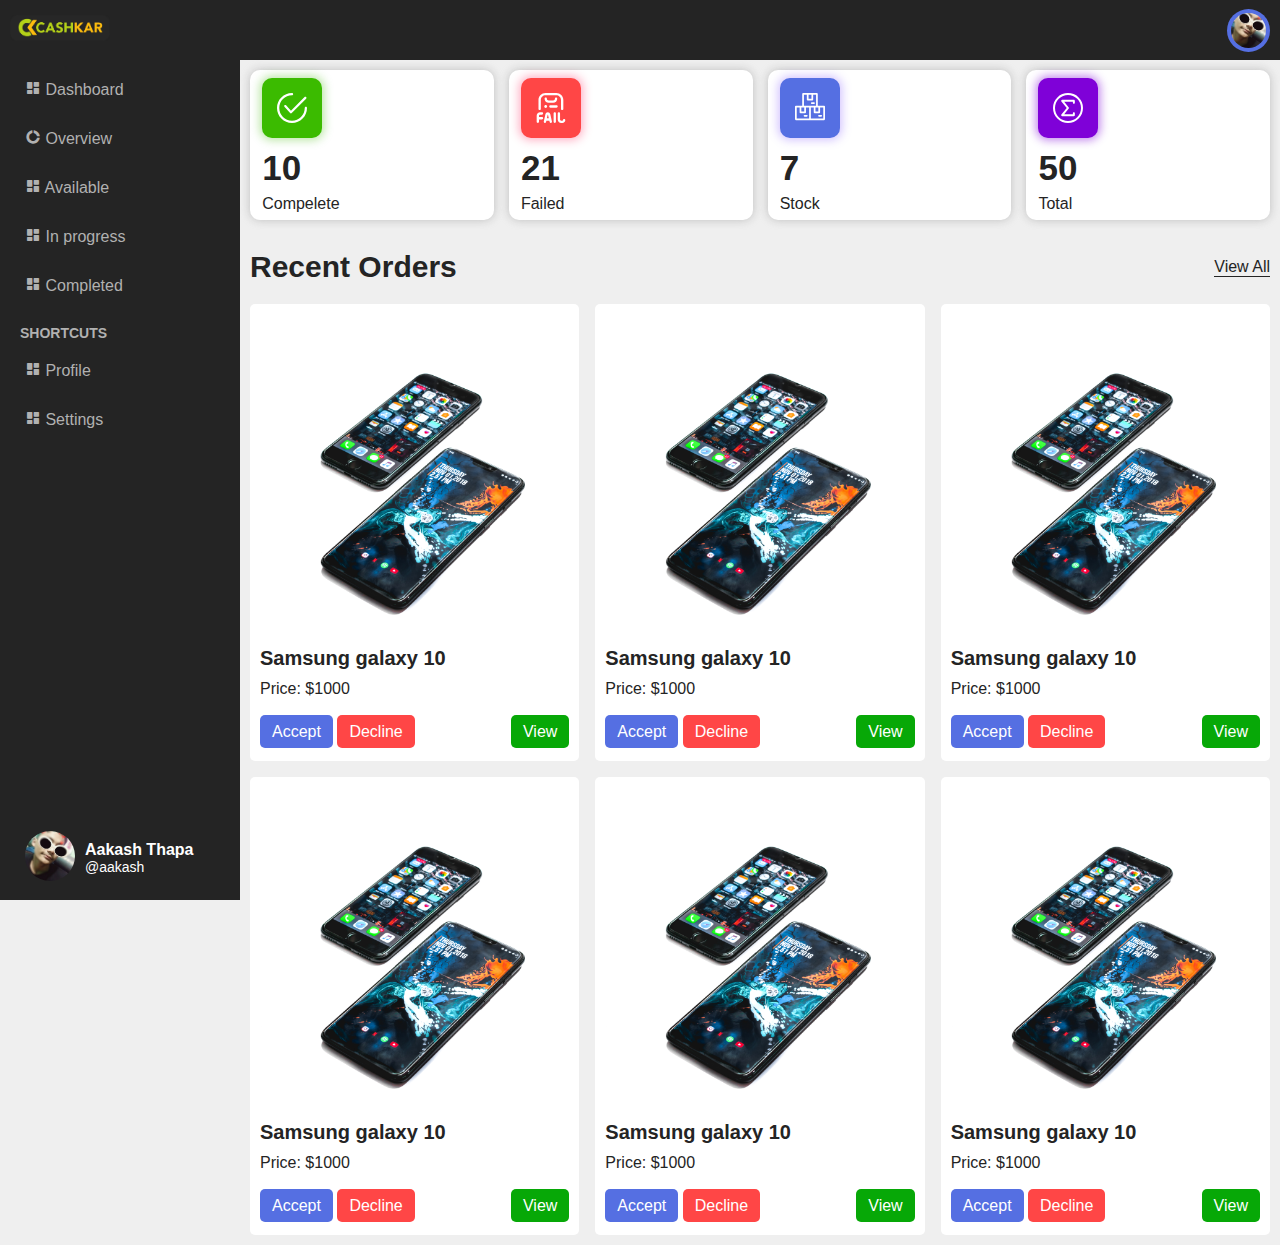
==== commit 970d23ff: "Completed made" ====
--- a/dashboard.html
+++ b/dashboard.html
@@ -53,8 +53,8 @@
                     <li><a href="#"> <span class="icon"><i class='bx bxs-dashboard'></i></span>  Dashboard</a></li>
                     <li><a href="#"> <span class="icon"><i class='bx bxs-doughnut-chart'></i></span>  Overview</a></li>
                     <li><a href="./dashboardComponents/available.html"> <span class="icon"><i class='bx bxs-dashboard'></i></span>  Available</a></li>
-                    <li><a href="#"> <span class="icon"><i class='bx bxs-dashboard'></i></span>  In progress</a></li>
-                    <li><a href="#"> <span class="icon"><i class='bx bxs-dashboard'></i></span>  Compeleted</a></li>
+                    <li><a href="./dashboardComponents/inProgress.html"> <span class="icon"><i class='bx bxs-dashboard'></i></span>  In progress</a></li>
+                    <li><a href="./dashboardComponents/completed.html"> <span class="icon"><i class='bx bxs-dashboard'></i></span>  Completed</a></li>
 
 
                 </ul>
--- a/src/css/main.css
+++ b/src/css/main.css
@@ -1126,6 +1126,180 @@
   }
 }
 
+.inProgress_page {
+  width: 100%;
+  height: auto;
+}
+
+.inProgress_page .title {
+  margin-bottom: 30px;
+}
+
+.inProgress_page .title h2 {
+  font-size: 25px;
+}
+
+.inProgress_page .inProgress_section {
+  width: 100%;
+  height: auto;
+  display: grid;
+  grid-template-columns: repeat(3, 1fr);
+  grid-template-rows: auto;
+  grid-gap: 15px;
+}
+
+.inProgress_page .inProgress_section .card {
+  position: relative;
+  width: 100%;
+  height: atuo;
+  background-color: #fff;
+  padding: 10px;
+  border-radius: 5px;
+}
+
+.inProgress_page .inProgress_section .card .item-img {
+  width: 100%;
+  height: auto;
+  margin-bottom: 10px;
+}
+
+.inProgress_page .inProgress_section .card .item-img img {
+  width: 100%;
+}
+
+.inProgress_page .inProgress_section .card .item-content .top {
+  margin-bottom: 20px;
+}
+
+.inProgress_page .inProgress_section .card .item-content .top h2 {
+  font-size: 24px;
+  margin-bottom: 5px;
+}
+
+.inProgress_page .inProgress_section .card .item-content .top p {
+  font-size: 16px;
+  color: #999;
+  line-height: 22px;
+}
+
+.inProgress_page .inProgress_section .card .item-content .bottom {
+  position: inherit;
+  bottom: 0;
+  margin-bottom: 10px;
+}
+
+.inProgress_page .inProgress_section .card .item-content .bottom a {
+  padding: 10px 20px;
+  background-color: #242424;
+  color: #fff;
+  border-radius: 5px;
+}
+
+@media only screen and (min-width: 1350px) {
+  .inProgress_page .inProgress_section {
+    grid-template-columns: repeat(4, 1fr);
+  }
+}
+
+@media only screen and (max-width: 800px) {
+  .inProgress_page .inProgress_section {
+    grid-template-columns: repeat(2, 1fr);
+  }
+}
+
+@media only screen and (max-width: 600px) {
+  .inProgress_page .inProgress_section {
+    grid-template-columns: repeat(1, 1fr);
+  }
+}
+
+.completed_page {
+  width: 100%;
+  height: auto;
+}
+
+.completed_page .title {
+  margin-bottom: 30px;
+}
+
+.completed_page .title h2 {
+  font-size: 25px;
+}
+
+.completed_page .completed_section {
+  width: 100%;
+  height: auto;
+  display: grid;
+  grid-template-columns: repeat(3, 1fr);
+  grid-template-rows: auto;
+  grid-gap: 15px;
+}
+
+.completed_page .completed_section .card {
+  position: relative;
+  width: 100%;
+  height: atuo;
+  background-color: #fff;
+  padding: 10px;
+  border-radius: 5px;
+}
+
+.completed_page .completed_section .card .item-img {
+  width: 100%;
+  height: auto;
+  margin-bottom: 10px;
+}
+
+.completed_page .completed_section .card .item-img img {
+  width: 100%;
+}
+
+.completed_page .completed_section .card .item-content .top {
+  margin-bottom: 20px;
+}
+
+.completed_page .completed_section .card .item-content .top h2 {
+  font-size: 24px;
+  margin-bottom: 5px;
+}
+
+.completed_page .completed_section .card .item-content .top p {
+  font-size: 16px;
+  color: #999;
+  line-height: 22px;
+}
+
+.completed_page .completed_section .card .item-content .bottom {
+  position: inherit;
+  bottom: 0;
+  margin-bottom: 10px;
+}
+
+.completed_page .completed_section .card .item-content .bottom a {
+  padding: 10px 20px;
+  background-color: #242424;
+  color: #fff;
+  border-radius: 5px;
+}
+
+@media only screen and (min-width: 1350px) {
+  .completed_page .completed_section {
+    grid-template-columns: repeat(4, 1fr);
+  }
+}
+
+@media only screen and (max-width: 800px) {
+  .completed_page .completed_section {
+    grid-template-columns: repeat(2, 1fr);
+  }
+}
+
+@media only screen and (max-width: 600px) {
+  .completed_page .completed_section {
+    grid-template-columns: repeat(1, 1fr);
+  }
+}
+
 .profile_setting {
   width: 100%;
   height: auto;
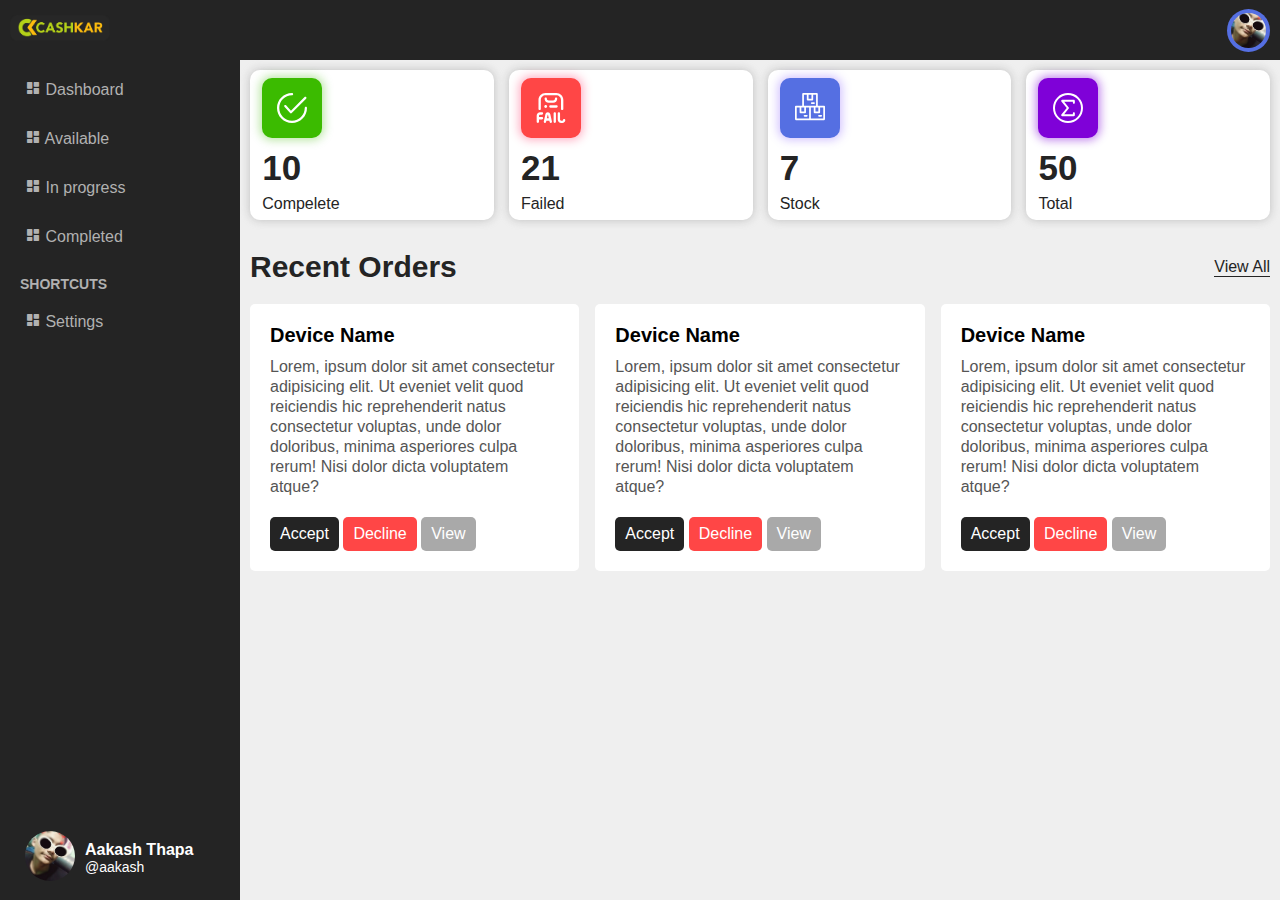
==== commit 1a827367: "Skelation Completed" ====
--- a/dashboard.html
+++ b/dashboard.html
@@ -35,7 +35,6 @@
                 </div>
                 <div class="nav-drop">
                     <ul class="wrapper">
-                        <li><a href="#">Profile</a></li>
                         <li><a href="#">Settings</a></li>
 
                         <li><a href="#">Logout <span><i class='bx bx-log-out'></i></span></a></li>
@@ -50,18 +49,20 @@
         <div class="nav_menu">
             <div class="nav_items">
                 <ul class="top_nav">
-                    <li><a href="#"> <span class="icon"><i class='bx bxs-dashboard'></i></span>  Dashboard</a></li>
-                    <li><a href="#"> <span class="icon"><i class='bx bxs-doughnut-chart'></i></span>  Overview</a></li>
-                    <li><a href="./dashboardComponents/available.html"> <span class="icon"><i class='bx bxs-dashboard'></i></span>  Available</a></li>
-                    <li><a href="./dashboardComponents/inProgress.html"> <span class="icon"><i class='bx bxs-dashboard'></i></span>  In progress</a></li>
-                    <li><a href="./dashboardComponents/completed.html"> <span class="icon"><i class='bx bxs-dashboard'></i></span>  Completed</a></li>
+                    <li><a href="#"> <span class="icon"><i class='bx bxs-dashboard'></i></span> Dashboard</a></li>
+                    <li><a href="./dashboardComponents/available.html"> <span class="icon"><i
+                                    class='bx bxs-dashboard'></i></span> Available</a></li>
+                    <li><a href="./dashboardComponents/inProgress.html"> <span class="icon"><i
+                                    class='bx bxs-dashboard'></i></span> In progress</a></li>
+                    <li><a href="./dashboardComponents/completed.html"> <span class="icon"><i
+                                    class='bx bxs-dashboard'></i></span> Completed</a></li>
 
 
                 </ul>
                 <h2>Shortcuts</h2>
                 <ul class="middle_nav">
-                    <li><a href="#"> <span class="icon"><i class='bx bxs-dashboard'></i></span>  Profile</a></li>
-                    <li><a href="./dashboardComponents/profileSetting.html"> <span class="icon"><i class='bx bxs-dashboard'></i></span>  Settings</a></li>
+                    <li><a href="./dashboardComponents/profileSetting.html"> <span class="icon"><i
+                                    class='bx bxs-dashboard'></i></span> Settings</a></li>
 
                 </ul>
             </div>
@@ -128,154 +129,69 @@
         <div class="recentOrders">
             <div class="header">
                 <h2>Recent Orders</h2>
-            <a href="#">View All</a>
+                <a href="#">View All</a>
 
             </div>
             <div class="content">
+                <!-- Card 1 -->
                 <div class="card">
-                    <div class="itemImg">
-                        <img src="./src/img/mobile.jpg" alt="">
-                    </div>
-                    <div class="itemContent">
-                        <div class="top">
-                            <h2>Samsung galaxy 10</h2>
-                            <p>Price: $1000</p>
-                        </div>
-
-                        <div class="buttons">
-                            <div class="left">
-                                <a href="#" class="btn1">Accept</a>
-                                <a href="#" class="btn2">Decline</a>
-                            </div>
-                            
-                            <div class="right">
-                                <a href="#">View</a>
-                            </div>
-
-                        </div>
-                    </div>
-                </div>
+                    <div class="device-title">
+                        <h2>Device Name</h2>
+                    </div>
+                    <div class="device-body">
+                        <p class="main-dis">Lorem, ipsum dolor sit amet consectetur adipisicing elit. Ut eveniet velit
+                            quod reiciendis hic reprehenderit natus consectetur voluptas, unde dolor doloribus, minima
+                            asperiores culpa rerum! Nisi dolor dicta voluptatem atque?</p>
+
+                    </div>
+                    <div class="bottom">
+                        <button class="accept">Accept</button>
+                        <button class="decline">Decline</button>
+                        <button class="View">View</button>
+
+                    </div>
+
+                </div>
+                <!-- Card 1 -->
                 <div class="card">
-                    <div class="itemImg">
-                        <img src="./src/img/mobile.jpg" alt="">
-
-                    </div>
-                    <div class="itemContent">
-                        <div class="top">
-                            <h2>Samsung galaxy 10</h2>
-                            <p>Price: $1000</p>
-                        </div>
-
-                        <div class="buttons">
-                            <div class="left">
-                                <a href="#" class="btn1">Accept</a>
-                                <a href="#" class="btn2">Decline</a>
-                            </div>
-                            
-                            <div class="right">
-                                <a href="#">View</a>
-                            </div>
-
-                        </div>
-                    </div>
-                </div>
+                    <div class="device-title">
+                        <h2>Device Name</h2>
+                    </div>
+                    <div class="device-body">
+                        <p class="main-dis">Lorem, ipsum dolor sit amet consectetur adipisicing elit. Ut eveniet velit
+                            quod reiciendis hic reprehenderit natus consectetur voluptas, unde dolor doloribus, minima
+                            asperiores culpa rerum! Nisi dolor dicta voluptatem atque?</p>
+
+                    </div>
+                    <div class="bottom">
+                        <button class="accept">Accept</button>
+                        <button class="decline">Decline</button>
+                        <button class="View">View</button>
+
+                    </div>
+
+                </div>
+                <!-- Card 1 -->
                 <div class="card">
-                    <div class="itemImg">
-                        <img src="./src/img/mobile.jpg" alt="">
-
-                    </div>
-                    <div class="itemContent">
-                        <div class="top">
-                            <h2>Samsung galaxy 10</h2>
-                            <p>Price: $1000</p>
-                        </div>
-
-                        <div class="buttons">
-                            <div class="left">
-                                <a href="#" class="btn1">Accept</a>
-                                <a href="#" class="btn2">Decline</a>
-                            </div>
-                            
-                            <div class="right">
-                                <a href="#">View</a>
-                            </div>
-
-                        </div>
-                    </div>
-                </div>
-                <div class="card">
-                    <div class="itemImg">
-                        <img src="./src/img/mobile.jpg" alt="">
-
-                    </div>
-                    <div class="itemContent">
-                        <div class="top">
-                            <h2>Samsung galaxy 10</h2>
-                            <p>Price: $1000</p>
-                        </div>
-
-                        <div class="buttons">
-                            <div class="left">
-                                <a href="#" class="btn1">Accept</a>
-                                <a href="#" class="btn2">Decline</a>
-                            </div>
-                            
-                            <div class="right">
-                                <a href="#">View</a>
-                            </div>
-
-                        </div>
-                    </div>
-                </div>
-                <div class="card">
-                    <div class="itemImg">
-                        <img src="./src/img/mobile.jpg" alt="">
-
-                    </div>
-                    <div class="itemContent">
-                        <div class="top">
-                            <h2>Samsung galaxy 10</h2>
-                            <p>Price: $1000</p>
-                        </div>
-
-                        <div class="buttons">
-                            <div class="left">
-                                <a href="#" class="btn1">Accept</a>
-                                <a href="#" class="btn2">Decline</a>
-                            </div>
-                            
-                            <div class="right">
-                                <a href="#">View</a>
-                            </div>
-
-                        </div>
-                    </div>
-                </div>
-                <div class="card">
-                    <div class="itemImg">
-                        <img src="./src/img/mobile.jpg" alt="">
-
-                    </div>
-                    <div class="itemContent">
-                        <div class="top">
-                            <h2>Samsung galaxy 10</h2>
-                            <p>Price: $1000</p>
-                        </div>
-
-                        <div class="buttons">
-                            <div class="left">
-                                <a href="#" class="btn1">Accept</a>
-                                <a class="btn2 orderDeclineBtn">Decline</a>
-                            </div>
-                            
-                            <div class="right">
-                                <a href="#">View</a>
-                            </div>
-
-                        </div>
-                    </div>
-                </div>
-            </div>
+                    <div class="device-title">
+                        <h2>Device Name</h2>
+                    </div>
+                    <div class="device-body">
+                        <p class="main-dis">Lorem, ipsum dolor sit amet consectetur adipisicing elit. Ut eveniet velit
+                            quod reiciendis hic reprehenderit natus consectetur voluptas, unde dolor doloribus, minima
+                            asperiores culpa rerum! Nisi dolor dicta voluptatem atque?</p>
+
+                    </div>
+                    <div class="bottom">
+                        <button class="accept">Accept</button>
+                        <button class="decline">Decline</button>
+                        <button class="View">View</button>
+
+                    </div>
+
+                </div>
+            </div>
+
         </div>
     </div>
     <div class="orderDeclineView">
--- a/src/css/main.css
+++ b/src/css/main.css
@@ -34,6 +34,59 @@
 a {
   text-decoration: none;
   color: #556fe2;
+}
+
+.card {
+  width: 100%;
+  height: auto;
+  background-color: #fff;
+  border-radius: 5px;
+  padding: 20px;
+}
+
+.card .device-title {
+  margin-bottom: 10px;
+}
+
+.card .device-title h2 {
+  font-size: 20px;
+}
+
+.card .device-body {
+  margin-bottom: 20px;
+}
+
+.card .device-body p.main-dis {
+  font-size: 16px;
+  color: #555;
+  margin-bottom: 10px;
+  line-height: 20px;
+}
+
+.card .device-body p {
+  margin-bottom: 7px;
+  font-size: 16px;
+}
+
+.card .bottom button {
+  padding: 8px 10px;
+  border: none;
+  color: #fff;
+  cursor: pointer;
+  font-size: 16px;
+  border-radius: 5px;
+}
+
+.card .bottom .accept {
+  background-color: #242424;
+}
+
+.card .bottom .decline {
+  background-color: #ff4646;
+}
+
+.card .bottom .View {
+  background-color: darkgray;
 }
 
 .login_form {
@@ -412,6 +465,7 @@
   justify-content: center;
   align-items: center;
   flex-direction: row;
+  padding: 0px;
 }
 
 .main_container .user-dashboard-info .card .container {
@@ -529,66 +583,10 @@
   grid-gap: 1rem;
 }
 
-.main_container .recentOrders .content .card {
-  width: 100%;
-  height: auto;
-  background-color: #fff;
-  border-radius: 5px;
-  padding: 10px;
-}
-
-.main_container .recentOrders .content .card .itemImg {
-  width: 100%;
-  height: auto;
-  border-radius: 5px;
-  margin-bottom: 20px;
-}
-
-.main_container .recentOrders .content .card .itemImg img {
-  width: 100%;
-}
-
-.main_container .recentOrders .content .card .itemContent .top {
-  margin-bottom: 25px;
-  color: #242424;
-}
-
-.main_container .recentOrders .content .card .itemContent .top h2 {
-  font-size: 20px;
-  margin-bottom: 10px;
-}
-
-.main_container .recentOrders .content .card .itemContent .top p {
-  font-size: 16px;
-}
-
-.main_container .recentOrders .content .card .itemContent .buttons {
-  width: 100%;
-  display: flex;
-  justify-content: space-between;
-  margin-bottom: 10px;
-}
-
-.main_container .recentOrders .content .card .itemContent .buttons .left {
-  width: auto;
-}
-
-.main_container .recentOrders .content .card .itemContent .buttons .left a {
-  padding: 8px 12px;
-  color: #fff;
-  background-color: #556fe2;
-  border-radius: 5px;
-}
-
-.main_container .recentOrders .content .card .itemContent .buttons .left .btn2 {
-  background-color: #ff4646;
-}
-
-.main_container .recentOrders .content .card .itemContent .buttons .right a {
-  padding: 8px 12px;
-  color: #fff;
-  background-color: #07a807;
-  border-radius: 5px;
+@media only screen and (min-width: 1350px) {
+  .main_container .recentOrders .content {
+    grid-template-columns: repeat(4, 1fr);
+  }
 }
 
 @media only screen and (max-width: 1000px) {
@@ -927,15 +925,6 @@
   background-color: #fff;
 }
 
-.main_container .availabe_page .available_page_orders .card .card-img {
-  width: 100%;
-  height: auto;
-}
-
-.main_container .availabe_page .available_page_orders .card .card-img img {
-  width: 100%;
-}
-
 .main_container .availabe_page .available_page_orders .card .card-content {
   position: relative;
   margin: 20px;
@@ -1240,7 +1229,7 @@
   width: 100%;
   height: atuo;
   background-color: #fff;
-  padding: 10px;
+  padding: 20px;
   border-radius: 5px;
 }
 
@@ -1330,6 +1319,7 @@
   border: 1px solid #e2e2e2;
   border-radius: 5px;
   outline: none;
+  padding: 10px;
 }
 
 .profile_setting form .form-action .group {
